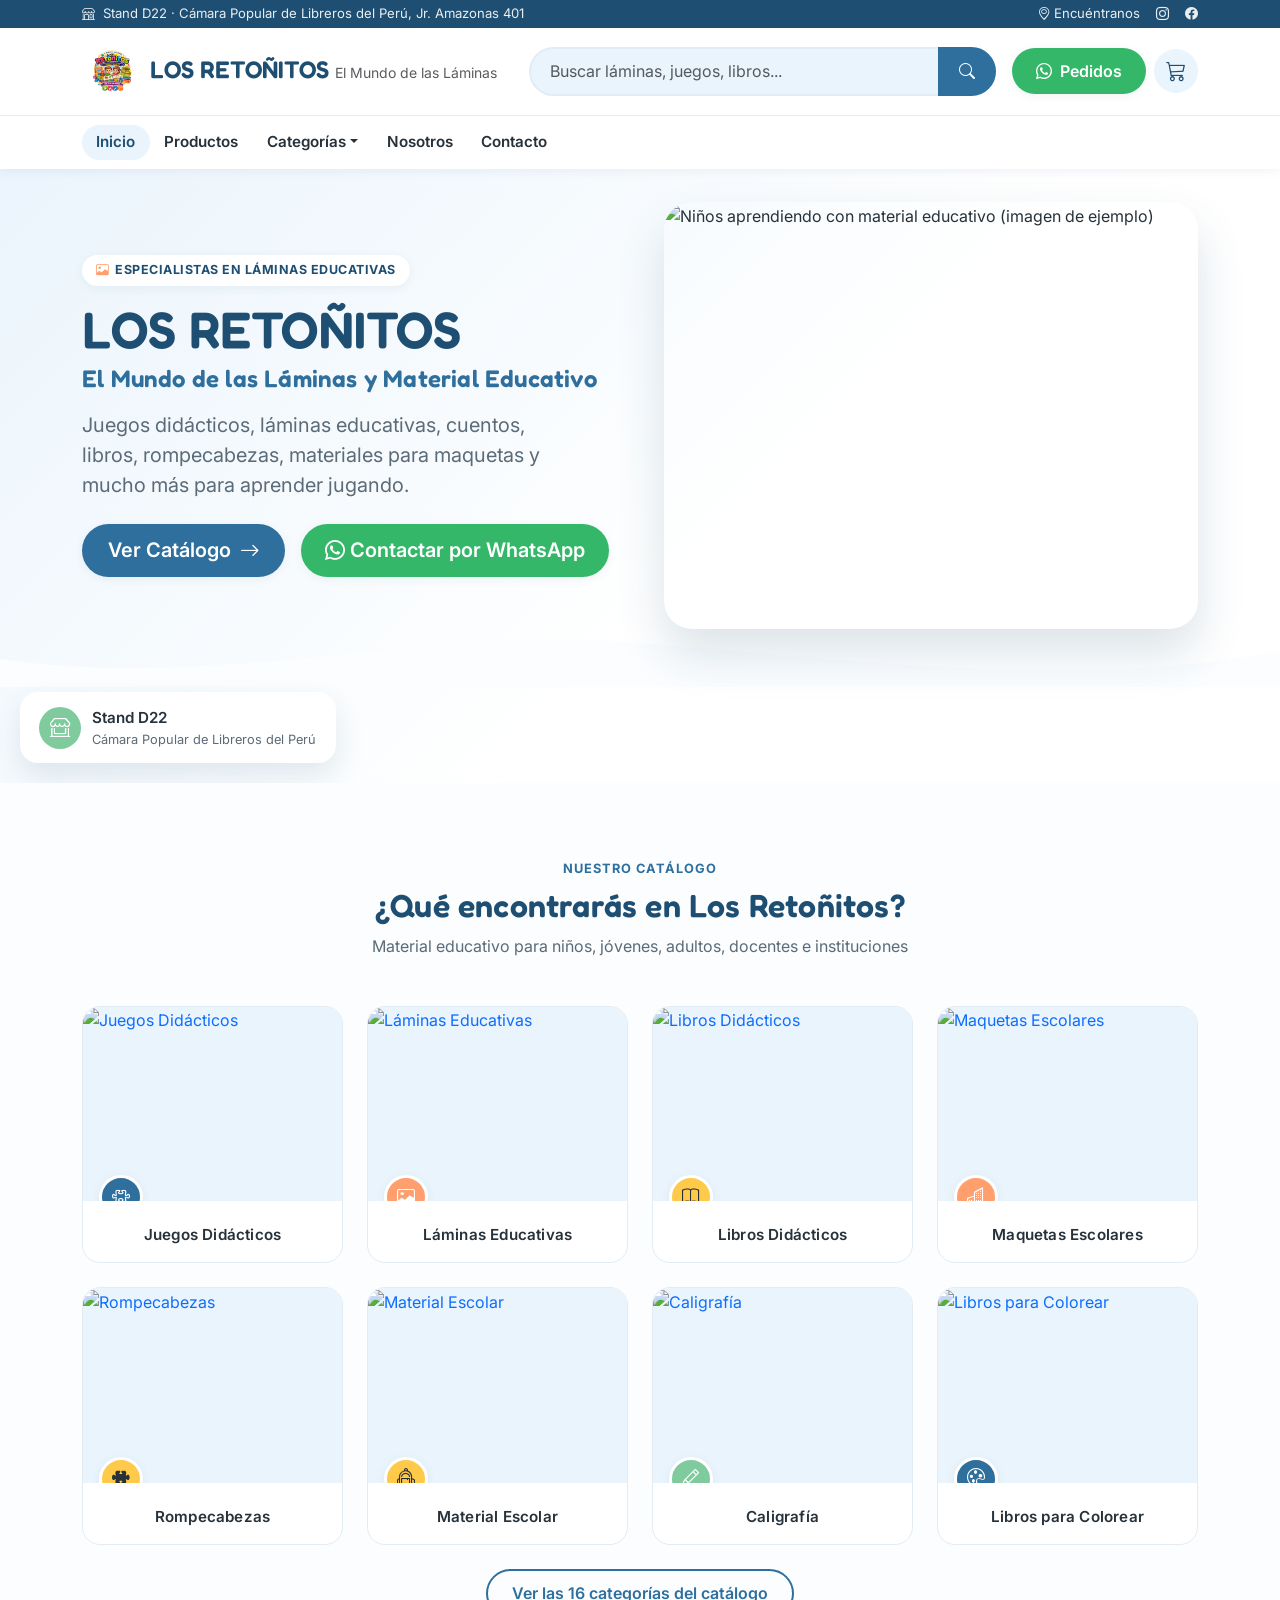
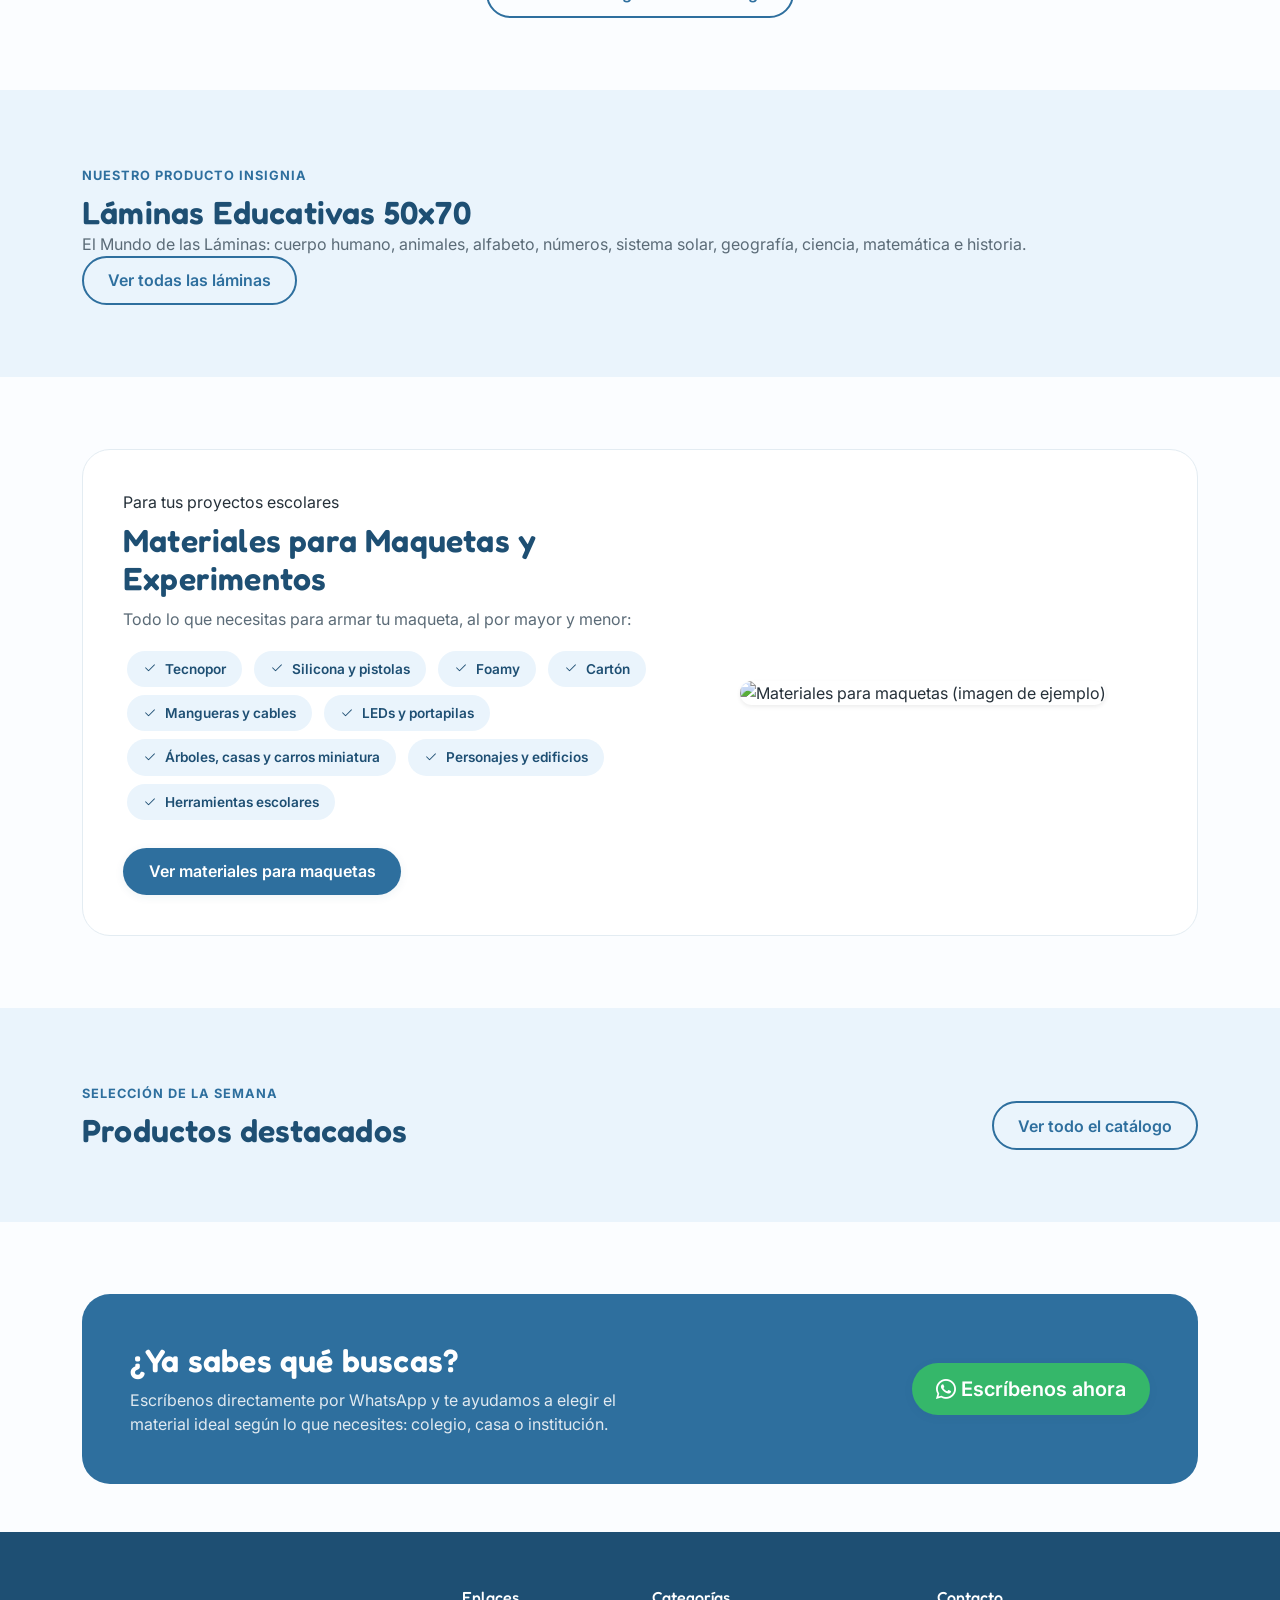
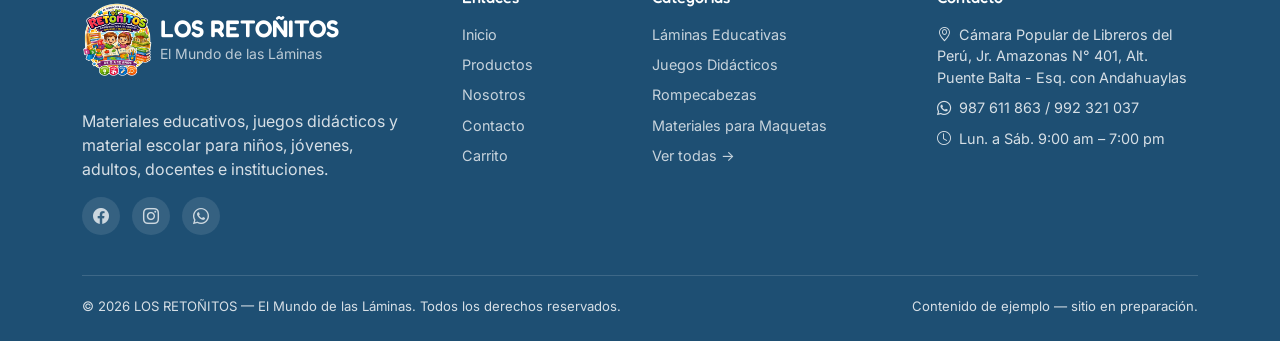
==== index.html @ 15c93305 "Primera versión de la página web" ====
<!DOCTYPE html>
<html lang="es">
<head>
<meta charset="UTF-8">
<meta name="viewport" content="width=device-width, initial-scale=1.0">
<title>LOS RETOÑITOS · El Mundo de las Láminas</title>
<meta name="description" content="LOS RETOÑITOS — El Mundo de las Láminas. Láminas educativas, juegos didácticos, libros, cuentos, rompecabezas, material escolar y materiales para maquetas. Pide por WhatsApp.">

<link rel="preconnect" href="https://fonts.googleapis.com">
<link href="https://fonts.googleapis.com/css2?family=Fredoka:wght@500;600;700&family=Inter:wght@400;500;600;700&display=swap" rel="stylesheet">
<link href="https://cdn.jsdelivr.net/npm/bootstrap@5.3.3/dist/css/bootstrap.min.css" rel="stylesheet">
<link rel="stylesheet" href="https://cdn.jsdelivr.net/npm/bootstrap-icons@1.11.3/font/bootstrap-icons.css">
<link rel="stylesheet" href="css/styles.css">
</head>
<body data-page="inicio">

<!-- ===================== HEADER ===================== -->
<header class="site-header">
  <div class="header-top d-none d-md-block">
    <div class="container d-flex justify-content-between align-items-center py-1">
      <div><i class="bi bi-shop"></i>&nbsp; Stand D22 · Cámara Popular de Libreros del Perú, Jr. Amazonas 401</div>
      <div class="d-flex gap-3">
        <a href="contacto.html"><i class="bi bi-geo-alt"></i> Encuéntranos</a>
        <a href="#"><i class="bi bi-instagram"></i></a>
        <a href="#"><i class="bi bi-facebook"></i></a>
      </div>
    </div>
  </div>

  <div class="header-main">
    <div class="container d-flex align-items-center gap-3">
      <!-- TODO (reemplazar): logo real de LOS RETOÑITOS -->
      <a href="index.html" class="d-flex align-items-center text-decoration-none">
          <img
              src="assets/logo/logo.png"
              alt="Los Retoñitos"
              class="logo-img">

          <div class="ms-2">
              <span class="brand-name">
                  LOS RETOÑITOS
              </span>

              <small class="text-muted">
                  El Mundo de las Láminas
              </small>
          </div>
      </a>

      <form class="search-form d-none d-md-flex ms-3" role="search" data-search-form>
        <input type="search" class="form-control" placeholder="Buscar láminas, juegos, libros..." data-search-input aria-label="Buscar productos">
        <button class="btn" type="submit" aria-label="Buscar"><i class="bi bi-search"></i></button>
      </form>

      <div class="ms-auto d-flex align-items-center gap-2">
        <a href="https://wa.me/51987611863" target="_blank" rel="noopener" class="btn btn-whatsapp d-none d-lg-inline-flex align-items-center gap-2">
          <i class="bi bi-whatsapp"></i> Pedidos
        </a>
        <a href="carrito.html" class="btn-icon-circle" aria-label="Ver carrito de compras">
          <i class="bi bi-cart3 fs-5"></i>
          <span class="badge-cart" data-cart-count style="display:none;">0</span>
        </a>
        <button class="btn-icon-circle d-lg-none" type="button" data-bs-toggle="offcanvas" data-bs-target="#menuMovil" aria-label="Abrir menú">
          <i class="bi bi-list fs-4"></i>
        </button>
      </div>
    </div>
  </div>

  <nav class="nav-main d-none d-lg-block">
    <div class="container">
      <ul class="nav">
        <li class="nav-item"><a class="nav-link" data-nav="inicio" href="index.html">Inicio</a></li>
        <li class="nav-item"><a class="nav-link" data-nav="catalogo" href="catalogo.html">Productos</a></li>
        <li class="nav-item dropdown">
          <a class="nav-link dropdown-toggle" href="catalogo.html" role="button" data-bs-toggle="dropdown" aria-expanded="false">Categorías</a>
          <ul class="dropdown-menu">
            <li><a class="dropdown-item" href="catalogo.html?categoria=laminas-educativas">Láminas Educativas</a></li>
            <li><a class="dropdown-item" href="catalogo.html?categoria=juegos-didacticos">Juegos Didácticos</a></li>
            <li><a class="dropdown-item" href="catalogo.html?categoria=libros-didacticos">Libros Didácticos</a></li>
            <li><a class="dropdown-item" href="catalogo.html?categoria=rompecabezas">Rompecabezas</a></li>
            <li><a class="dropdown-item" href="catalogo.html?categoria=maquetas-escolares">Maquetas Escolares</a></li>
            <li><a class="dropdown-item" href="catalogo.html?categoria=materiales-maquetas">Materiales para Maquetas</a></li>
            <li><a class="dropdown-item" href="catalogo.html?categoria=material-escolar">Material Escolar</a></li>
            <li><hr class="dropdown-divider"></li>
            <li><a class="dropdown-item fw-semibold" href="catalogo.html">Ver todas las categorías <i class="bi bi-arrow-right"></i></a></li>
          </ul>
        </li>
        <li class="nav-item"><a class="nav-link" data-nav="nosotros" href="nosotros.html">Nosotros</a></li>
        <li class="nav-item"><a class="nav-link" data-nav="contacto" href="contacto.html">Contacto</a></li>
      </ul>
    </div>
  </nav>
</header>

<div class="offcanvas offcanvas-end" tabindex="-1" id="menuMovil" aria-labelledby="menuMovilLabel">
  <div class="offcanvas-header offcanvas-brand-header border-bottom">
    <h5 class="offcanvas-title brand-name" id="menuMovilLabel">LOS RETOÑITOS</h5>
    <button type="button" class="btn-close" data-bs-dismiss="offcanvas" aria-label="Cerrar"></button>
  </div>
  <div class="offcanvas-body offcanvas-brand-header">
    <form class="search-form d-flex mb-3" role="search" data-search-form>
      <input type="search" class="form-control" placeholder="Buscar..." data-search-input aria-label="Buscar productos">
      <button class="btn" type="submit" aria-label="Buscar"><i class="bi bi-search"></i></button>
    </form>
    <ul class="nav flex-column">
      <li><a class="nav-link" data-nav="inicio" href="index.html">Inicio</a></li>
      <li><a class="nav-link" data-nav="catalogo" href="catalogo.html">Productos</a></li>
      <li><a class="nav-link" data-nav="catalogo" href="catalogo.html">Categorías</a></li>
      <li><a class="nav-link" data-nav="nosotros" href="nosotros.html">Nosotros</a></li>
      <li><a class="nav-link" data-nav="contacto" href="contacto.html">Contacto</a></li>
    </ul>
    <a href="https://wa.me/51987611863" target="_blank" rel="noopener" class="btn btn-whatsapp w-100 mt-3">
      <i class="bi bi-whatsapp"></i> Escríbenos por WhatsApp
    </a>
  </div>
</div>

<!-- ===================== HERO ===================== -->
<section class="hero">
  <div class="container">
    <div class="row align-items-center g-5">
      <div class="col-lg-6">
        <span class="hero-eyebrow"><i class="bi bi-image" style="color:var(--orange)"></i> Especialistas en láminas educativas</span>
        <h1 class="mt-3 mb-2">LOS RETOÑITOS</h1>
        <h2 class="h4 mb-3" style="color:var(--blue); font-family:var(--font-display); font-weight:600;">El Mundo de las Láminas y Material Educativo</h2>
        <p class="text-ink-soft fs-5 mb-4" style="max-width:480px;">
          Juegos didácticos, láminas educativas, cuentos, libros, rompecabezas, materiales para maquetas y mucho más para aprender jugando.
        </p>
        <div class="d-flex flex-wrap gap-3">
          <a href="catalogo.html" class="btn btn-brand btn-lg">Ver Catálogo <i class="bi bi-arrow-right ms-1"></i></a>
          <a href="https://wa.me/51987611863" target="_blank" rel="noopener" class="btn btn-whatsapp btn-lg">
            <i class="bi bi-whatsapp"></i> Contactar por WhatsApp
          </a>
        </div>
      </div>
      <div class="col-lg-6">
        <!-- TODO (reemplazar): foto real de niños aprendiendo con material educativo -->
        <div class="hero-img-wrap">
          <img src="https://placehold.co/900x720/2E6F9E/FFFFFF?text=Ni%C3%B1os+aprendiendo+con+material+educativo" alt="Niños aprendiendo con material educativo (imagen de ejemplo)">
        </div>
        <div class="hero-chip">
          <div class="hero-chip-icon"><i class="bi bi-shop-window fs-5"></i></div>
          <div>
            <div class="fw-semibold" style="font-size:0.95rem;">Stand D22</div>
            <div class="text-ink-soft" style="font-size:0.8rem;">Cámara Popular de Libreros del Perú</div>
          </div>
        </div>
      </div>
    </div>
  </div>
  <div class="wave-divider">
    <svg viewBox="0 0 1440 60" preserveAspectRatio="none"><path d="M0,32 C240,64 480,0 720,16 C960,32 1200,64 1440,24 L1440,60 L0,60 Z" fill="#FBFDFF"></path></svg>
  </div>
</section>

<!-- ===================== ¿QUÉ ENCONTRARÁS EN LOS RETOÑITOS? ===================== -->
<section class="section-pad">
  <div class="container">
    <div class="section-heading text-center mb-5">
      <span class="eyebrow">Nuestro catálogo</span>
      <h2 class="mt-2">¿Qué encontrarás en Los Retoñitos?</h2>
      <p class="text-ink-soft">Material educativo para niños, jóvenes, adultos, docentes e instituciones</p>
    </div>
    <!-- Se genera dinámicamente desde home.js (CATEGORIAS_DESTACADAS_HOME) -->
    <div class="row g-4" id="grid-categorias-destacadas"></div>
    <div class="text-center mt-4">
      <a href="catalogo.html" class="btn btn-brand-outline">Ver las 16 categorías del catálogo</a>
    </div>
  </div>
</section>

<!-- ===================== VITRINA DE LÁMINAS EDUCATIVAS ===================== -->
<section class="section-pad bg-blue-light">
  <div class="container">
    <div class="d-flex flex-wrap justify-content-between align-items-end mb-4">
      <div class="section-heading">
        <span class="eyebrow">Nuestro producto insignia</span>
        <h2 class="mt-2 mb-0">Láminas Educativas 50x70</h2>
        <p class="text-ink-soft mb-0">El Mundo de las Láminas: cuerpo humano, animales, alfabeto, números, sistema solar, geografía, ciencia, matemática e historia.</p>
      </div>
      <a href="catalogo.html?categoria=laminas-educativas" class="btn btn-brand-outline">Ver todas las láminas</a>
    </div>
    <!-- Se genera dinámicamente desde home.js -->
    <div class="row g-4" id="grid-laminas"></div>
  </div>
</section>

<!-- ===================== MATERIALES PARA MAQUETAS ===================== -->
<section class="section-pad">
  <div class="container">
    <div class="materiales-strip">
      <div class="row align-items-center g-4">
        <div class="col-lg-7">
          <span class="eyebrow">Para tus proyectos escolares</span>
          <h2 class="mt-2">Materiales para Maquetas y Experimentos</h2>
          <p class="text-ink-soft mb-3">Todo lo que necesitas para armar tu maqueta, al por mayor y menor:</p>
          <div>
            <span class="materiales-chip"><i class="bi bi-check2"></i> Tecnopor</span>
            <span class="materiales-chip"><i class="bi bi-check2"></i> Silicona y pistolas</span>
            <span class="materiales-chip"><i class="bi bi-check2"></i> Foamy</span>
            <span class="materiales-chip"><i class="bi bi-check2"></i> Cartón</span>
            <span class="materiales-chip"><i class="bi bi-check2"></i> Mangueras y cables</span>
            <span class="materiales-chip"><i class="bi bi-check2"></i> LEDs y portapilas</span>
            <span class="materiales-chip"><i class="bi bi-check2"></i> Árboles, casas y carros miniatura</span>
            <span class="materiales-chip"><i class="bi bi-check2"></i> Personajes y edificios</span>
            <span class="materiales-chip"><i class="bi bi-check2"></i> Herramientas escolares</span>
          </div>
          <a href="catalogo.html?categoria=materiales-maquetas" class="btn btn-brand mt-4">Ver materiales para maquetas</a>
        </div>
        <div class="col-lg-5">
          <!-- TODO (reemplazar): foto real de la mesa de materiales para maquetas -->
          <img src="https://placehold.co/700x560/7FCB9E/FFFFFF?text=Materiales+para+Maquetas" alt="Materiales para maquetas (imagen de ejemplo)" class="img-fluid rounded-4 shadow-sm">
        </div>
      </div>
    </div>
  </div>
</section>

<!-- ===================== PRODUCTOS DESTACADOS ===================== -->
<section class="section-pad bg-blue-light">
  <div class="container">
    <div class="d-flex flex-wrap justify-content-between align-items-end mb-4">
      <div class="section-heading">
        <span class="eyebrow">Selección de la semana</span>
        <h2 class="mt-2 mb-0">Productos destacados</h2>
      </div>
      <a href="catalogo.html" class="btn btn-brand-outline">Ver todo el catálogo</a>
    </div>
    <!-- Se genera dinámicamente desde home.js -->
    <div class="row g-4" id="grid-destacados"></div>
  </div>
</section>

<!-- ===================== CTA WHATSAPP ===================== -->
<section class="section-pad pb-5">
  <div class="container">
    <div class="cta-band">
      <div class="row align-items-center g-4">
        <div class="col-lg-8">
          <h2 class="text-white mb-2">¿Ya sabes qué buscas?</h2>
          <p class="mb-0" style="color:rgba(255,255,255,0.85); max-width:520px;">Escríbenos directamente por WhatsApp y te ayudamos a elegir el material ideal según lo que necesites: colegio, casa o institución.</p>
        </div>
        <div class="col-lg-4 text-lg-end">
          <a href="https://wa.me/51987611863" target="_blank" rel="noopener" class="btn btn-whatsapp btn-lg">
            <i class="bi bi-whatsapp"></i> Escríbenos ahora
          </a>
        </div>
      </div>
    </div>
  </div>
</section>

<!-- ===================== FOOTER ===================== -->
<footer class="site-footer">
  <div class="container">
    <div class="row g-4">
      <div class="col-lg-4 col-md-6">
        <!-- TODO (reemplazar): logo real -->
        <a href="index.html" class="d-flex align-items-center gap-2 mb-3 text-decoration-none">
          <img
              src="assets/logo/logo.png"
              alt="Los Retoñitos"
              class="logo-img-footer">
          <div>
            <span class="brand-name d-block" style="color:#fff;">LOS RETOÑITOS</span>
            <span class="small" style="color:rgba(255,255,255,0.7);">El Mundo de las Láminas</span>
          </div>
        </a>
        <p style="max-width:320px;">Materiales educativos, juegos didácticos y material escolar para niños, jóvenes, adultos, docentes e instituciones.</p>
        <div class="footer-social mt-3">
          <!-- TODO (reemplazar): enlaces reales a redes sociales -->
          <a href="#" aria-label="Facebook"><i class="bi bi-facebook"></i></a>
          <a href="#" aria-label="Instagram"><i class="bi bi-instagram"></i></a>
          <a href="https://wa.me/51987611863" target="_blank" rel="noopener" aria-label="WhatsApp"><i class="bi bi-whatsapp"></i></a>
        </div>
      </div>
      <div class="col-lg-2 col-md-6 col-6">
        <h5>Enlaces</h5>
        <ul>
          <li><a href="index.html">Inicio</a></li>
          <li><a href="catalogo.html">Productos</a></li>
          <li><a href="nosotros.html">Nosotros</a></li>
          <li><a href="contacto.html">Contacto</a></li>
          <li><a href="carrito.html">Carrito</a></li>
        </ul>
      </div>
      <div class="col-lg-3 col-md-6 col-6">
        <h5>Categorías</h5>
        <ul>
          <li><a href="catalogo.html?categoria=laminas-educativas">Láminas Educativas</a></li>
          <li><a href="catalogo.html?categoria=juegos-didacticos">Juegos Didácticos</a></li>
          <li><a href="catalogo.html?categoria=rompecabezas">Rompecabezas</a></li>
          <li><a href="catalogo.html?categoria=materiales-maquetas">Materiales para Maquetas</a></li>
          <li><a href="catalogo.html">Ver todas →</a></li>
        </ul>
      </div>
      <div class="col-lg-3 col-md-6">
        <h5>Contacto</h5>
        <ul>
          <li><i class="bi bi-geo-alt me-2"></i>Cámara Popular de Libreros del Perú, Jr. Amazonas N° 401, Alt. Puente Balta - Esq. con Andahuaylas</li>
          <li><i class="bi bi-whatsapp me-2"></i>987 611 863 / 992 321 037</li>
          <li><i class="bi bi-clock me-2"></i>Lun. a Sáb. 9:00 am – 7:00 pm</li>
        </ul>
      </div>
    </div>
    <div class="footer-bottom d-flex flex-column flex-md-row justify-content-between gap-2">
      <span>© 2026 LOS RETOÑITOS — El Mundo de las Láminas. Todos los derechos reservados.</span>
      <span>Contenido de ejemplo — sitio en preparación.</span>
    </div>
  </div>
</footer>

<a href="https://wa.me/51987611863" target="_blank" rel="noopener" class="whatsapp-float d-lg-none" aria-label="Escríbenos por WhatsApp">
  <i class="bi bi-whatsapp"></i>
</a>

<script src="https://cdn.jsdelivr.net/npm/bootstrap@5.3.3/dist/js/bootstrap.bundle.min.js"></script>
<script src="js/config/config.js"></script>
<script src="js/data/categorias.js"></script>
<script src="js/data/productos.js"></script>
<script src="js/services/carritoService.js"></script>
<script src="js/services/whatsappService.js"></script>
<script src="js/ui/header.js"></script>
<script src="js/home.js"></script>
</body>
</html>
---- css/styles.css ----
/* =========================================================
   PEQUEÑOS GENIOS · Sistema de diseño
   Paleta: azul confiable + acentos amarillo/verde/naranja
   Tipografía: Fredoka (display) + Inter (texto)
   ========================================================= */

:root{
  /* Color */
  --blue:        #2E6F9E;
  --blue-dark:   #1E4F73;
  --blue-light:  #EAF4FC;
  --yellow:      #FFC94A;
  --green:       #7FCB9E;
  --orange:      #FF9F6E;
  --white:       #FFFFFF;
  --ink:         #26313A;
  --ink-soft:    #5B6B77;
  --border:      #E3ECF2;
  --bg:          #FBFDFF;

  /* Forma */
  --radius-sm:   10px;
  --radius:      18px;
  --radius-lg:   28px;

  /* Sombra */
  --shadow-sm:   0 2px 10px rgba(30, 79, 115, 0.07);
  --shadow-md:   0 14px 30px rgba(30, 79, 115, 0.12);
  --shadow-lg:   0 24px 48px rgba(30, 79, 115, 0.16);

  /* Tipografía */
  --font-display: 'Fredoka', sans-serif;
  --font-body:    'Inter', sans-serif;

  /* Layout */
  --header-h: 138px;
}

@media (max-width: 991.98px){
  :root{ --header-h: 128px; }
}

*{ box-sizing: border-box; }

html{ scroll-behavior: smooth; }

body{
  font-family: var(--font-body);
  color: var(--ink);
  background: var(--bg);
  padding-top: var(--header-h);
}

h1, h2, h3, h4, .display-font{
  font-family: var(--font-display);
  font-weight: 600;
  color: var(--blue-dark);
  letter-spacing: 0.2px;
}

a{ text-decoration: none; }

.text-ink-soft{ color: var(--ink-soft); }
.bg-blue-light{ background: var(--blue-light); }

/* Enfoque visible para accesibilidad */
a:focus-visible, button:focus-visible, input:focus-visible, select:focus-visible{
  outline: 3px solid var(--orange);
  outline-offset: 2px;
}

@media (prefers-reduced-motion: reduce){
  *{ animation: none !important; transition: none !important; }
}

/* =========================================================
   LOGO
   ========================================================= */
.logo-img{
    width:60px;
    height:60px;
    object-fit:contain;
}

.logo-img-footer{
    width:70px;
    height:auto;
}

/* =========================================================
   BOTONES
   ========================================================= */
.btn-brand{
  background: var(--blue);
  border: none;
  color: var(--white);
  font-weight: 600;
  border-radius: 999px;
  padding: 0.7rem 1.6rem;
  transition: transform .18s ease, box-shadow .18s ease, background .18s ease;
  box-shadow: var(--shadow-sm);
}
.btn-brand:hover{
  background: var(--blue-dark);
  color: var(--white);
  transform: translateY(-2px);
  box-shadow: var(--shadow-md);
}

.btn-brand-outline{
  background: transparent;
  border: 2px solid var(--blue);
  color: var(--blue);
  font-weight: 600;
  border-radius: 999px;
  padding: 0.65rem 1.5rem;
  transition: all .18s ease;
}
.btn-brand-outline:hover{
  background: var(--blue);
  color: var(--white);
  transform: translateY(-2px);
}

.btn-whatsapp{
  background: #35B76A;
  color: var(--white);
  border: none;
  font-weight: 600;
  border-radius: 999px;
  padding: 0.7rem 1.5rem;
  transition: all .18s ease;
  box-shadow: var(--shadow-sm);
}
.btn-whatsapp:hover{
  background: #2A9C57;
  color: var(--white);
  transform: translateY(-2px);
  box-shadow: var(--shadow-md);
}

.btn-icon-circle{
  width: 44px; height: 44px;
  border-radius: 50%;
  display: inline-flex;
  align-items: center;
  justify-content: center;
  background: var(--blue-light);
  color: var(--blue-dark);
  border: none;
  transition: all .18s ease;
  position: relative;
}
.btn-icon-circle:hover{ background: var(--blue); color: var(--white); }

.badge-cart{
  position: absolute;
  top: -4px; right: -4px;
  background: var(--orange);
  color: var(--white);
  font-size: 0.68rem;
  font-weight: 700;
  min-width: 19px;
  height: 19px;
  border-radius: 50%;
  display: flex;
  align-items: center;
  justify-content: center;
  border: 2px solid var(--white);
  padding: 0 3px;
}

/* =========================================================
   HEADER
   ========================================================= */
.site-header{
  position: fixed;
  top: 0; left: 0; right: 0;
  z-index: 1030;
  background: var(--white);
  box-shadow: var(--shadow-sm);
}

.header-top{
  background: var(--blue-dark);
  color: rgba(255,255,255,0.9);
  font-size: 0.82rem;
}
.header-top a{ color: rgba(255,255,255,0.9); }

.header-main{
  padding: 0.85rem 0;
  border-bottom: 1px solid var(--border);
}

.logo-mark{
  width: 52px; height: 52px;
  border-radius: 14px;
  background: var(--blue-light);
  border: 2px dashed var(--blue);
  display: flex;
  align-items: center;
  justify-content: center;
  color: var(--blue);
  flex-shrink: 0;
  font-size: 0.65rem;
  text-align: center;
  line-height: 1.1;
}

.brand-name{
  font-family: var(--font-display);
  font-size: 1.5rem;
  color: var(--blue-dark);
  font-weight: 600;
  line-height: 1;
}
.brand-tagline{
  font-size: 0.72rem;
  color: var(--ink-soft);
  letter-spacing: 0.4px;
}

.search-form{
  flex: 1;
  max-width: 560px;
}
.search-form .form-control{
  border-radius: 999px 0 0 999px;
  border: 2px solid var(--border);
  border-right: none;
  padding: 0.65rem 1.2rem;
  background: var(--blue-light);
}
.search-form .form-control:focus{
  box-shadow: none;
  border-color: var(--blue);
  background: var(--white);
}
.search-form .btn{
  border-radius: 0 999px 999px 0;
  background: var(--blue);
  color: var(--white);
  border: 2px solid var(--blue);
  padding: 0 1.2rem;
}

.nav-main{
  padding: 0.55rem 0;
}
.nav-main .nav-link{
  color: var(--ink);
  font-weight: 600;
  font-size: 0.95rem;
  padding: 0.4rem 0.9rem !important;
  border-radius: 999px;
  transition: all .15s ease;
}
.nav-main .nav-link:hover,
.nav-main .nav-link.active{
  background: var(--blue-light);
  color: var(--blue-dark);
}

.offcanvas-brand-header .nav-link{
  font-family: var(--font-display);
  font-size: 1.05rem;
  color: var(--blue-dark);
  padding: 0.6rem 0.3rem;
  border-bottom: 1px solid var(--border);
}

/* =========================================================
   HERO
   ========================================================= */
.hero{
  position: relative;
  background: linear-gradient(135deg, var(--blue-light) 0%, #FFFFFF 60%);
  overflow: hidden;
  padding: 4rem 0 6rem;
}

.hero-eyebrow{
  display: inline-flex;
  align-items: center;
  gap: 0.4rem;
  background: var(--white);
  color: var(--blue-dark);
  font-weight: 700;
  font-size: 0.78rem;
  letter-spacing: 0.5px;
  text-transform: uppercase;
  padding: 0.4rem 0.9rem;
  border-radius: 999px;
  box-shadow: var(--shadow-sm);
}

.hero h1{
  font-size: clamp(2.1rem, 4vw, 3.4rem);
  line-height: 1.08;
}

.hero-accent{ color: var(--orange); }

.hero-img-wrap{
  position: relative;
  border-radius: var(--radius-lg);
  overflow: hidden;
  box-shadow: var(--shadow-lg);
  aspect-ratio: 4/3.2;
}
.hero-img-wrap img{ width: 100%; height: 100%; object-fit: cover; }

.hero-chip{
  position: absolute;
  bottom: 20px;
  left: 20px;
  background: var(--white);
  border-radius: var(--radius);
  padding: 0.9rem 1.2rem;
  box-shadow: var(--shadow-md);
  display: flex;
  align-items: center;
  gap: 0.7rem;
}
/*
.hero-chip{
  position: absolute;
  bottom: -22px;
  left: -22px;
  background: var(--white);
  border-radius: var(--radius);
  padding: 0.9rem 1.2rem;
  box-shadow: var(--shadow-md);
  display: flex;
  align-items: center;
  gap: 0.7rem;
}*/
@media (max-width: 767.98px){
  .hero-chip{ left: 10px; bottom: -18px; }
}

.hero-chip-icon{
  width: 42px; height: 42px;
  border-radius: 50%;
  background: var(--green);
  color: var(--white);
  display: flex;
  align-items: center;
  justify-content: center;
  flex-shrink: 0;
}

/* Divisor ondulado */
.wave-divider{ display: block; width: 100%; line-height: 0; margin-top: -2px; }
.wave-divider svg{ width: 100%; height: 60px; display: block; }

/* =========================================================
   SECCIONES / RUTA DE APRENDIZAJE (elemento distintivo)
   ========================================================= */
.section-pad{ padding: 4.5rem 0; }

.section-heading .eyebrow{
  color: var(--blue);
  font-weight: 700;
  font-size: 0.8rem;
  letter-spacing: 1px;
  text-transform: uppercase;
}

.learning-path{
  position: relative;
}
.learning-path-line{
  position: absolute;
  top: 46px;
  left: 0; right: 0;
  z-index: 0;
  pointer-events: none;
}
@media (max-width: 991.98px){
  .learning-path-line{ display: none; }
}

.category-card{
  position: relative;
  z-index: 1;
  background: var(--white);
  border-radius: var(--radius);
  border: 1px solid var(--border);
  padding: 1.4rem 1rem 1.2rem;
  text-align: center;
  height: 100%;
  transition: transform .2s ease, box-shadow .2s ease, border-color .2s ease;
  display: flex;
  flex-direction: column;
  align-items: center;
  gap: 0.6rem;
}
.category-card:hover{
  transform: translateY(-6px);
  box-shadow: var(--shadow-md);
  border-color: transparent;
}

.category-badge-num{
  position: absolute;
  top: 10px;
  right: 12px;
  font-family: var(--font-display);
  font-size: 0.72rem;
  color: var(--border);
  font-weight: 600;
}

.category-icon{
  width: 64px; height: 64px;
  border-radius: 50%;
  display: flex;
  align-items: center;
  justify-content: center;
  font-size: 1.6rem;
  color: var(--white);
}

.category-card h3{
  font-size: 1rem;
  margin: 0;
  color: var(--ink);
}

.category-card .count{
  font-size: 0.78rem;
  color: var(--ink-soft);
}

/* =========================================================
   TARJETA DE PRODUCTO
   ========================================================= */
.product-card{
  background: var(--white);
  border-radius: var(--radius);
  border: 1px solid var(--border);
  overflow: hidden;
  height: 100%;
  display: flex;
  flex-direction: column;
  transition: transform .2s ease, box-shadow .2s ease;
}
.product-card:hover{
  transform: translateY(-6px);
  box-shadow: var(--shadow-md);
}

.product-card-img{
  position: relative;
  aspect-ratio: 1/1;
  overflow: hidden;
  background: var(--blue-light);
}
.product-card-img img{
  width: 100%; height: 100%;
  object-fit: cover;
  transition: transform .35s ease;
}
.product-card:hover .product-card-img img{ transform: scale(1.06); }

.product-card-cat{
  position: absolute;
  top: 10px; left: 10px;
  background: rgba(255,255,255,0.92);
  color: var(--blue-dark);
  font-size: 0.68rem;
  font-weight: 700;
  padding: 0.25rem 0.6rem;
  border-radius: 999px;
}

.product-card-body{
  padding: 1rem 1.1rem 1.1rem;
  display: flex;
  flex-direction: column;
  flex: 1;
}

.product-card-body h3{
  font-size: 0.95rem;
  font-family: var(--font-body);
  font-weight: 600;
  color: var(--ink);
  margin-bottom: 0.25rem;
  min-height: 2.6em;
}

.product-price{
  font-family: var(--font-display);
  color: var(--blue-dark);
  font-size: 1.2rem;
  font-weight: 600;
  margin: 0.3rem 0 0.8rem;
}
.product-price .old{
  font-size: 0.8rem;
  color: var(--ink-soft);
  text-decoration: line-through;
  font-family: var(--font-body);
  margin-left: 0.4rem;
}

.btn-add-cart{
  margin-top: auto;
  width: 100%;
  background: var(--blue-light);
  color: var(--blue-dark);
  border: none;
  font-weight: 700;
  border-radius: 999px;
  padding: 0.55rem;
  transition: all .18s ease;
  font-size: 0.88rem;
}
.btn-add-cart:hover{ background: var(--blue); color: var(--white); }
.btn-add-cart.added{ background: var(--green); color: var(--white); }

/* =========================================================
   BLOQUES GENERALES
   ========================================================= */
.icon-pill{
  width: 52px; height: 52px;
  border-radius: 16px;
  display: flex;
  align-items: center;
  justify-content: center;
  font-size: 1.4rem;
  color: var(--white);
  flex-shrink: 0;
}

.bg-tint-blue{ background: var(--blue); }
.bg-tint-yellow{ background: var(--yellow); color: var(--ink) !important; }
.bg-tint-green{ background: var(--green); }
.bg-tint-orange{ background: var(--orange); }

.value-card{
  background: var(--white);
  border: 1px solid var(--border);
  border-radius: var(--radius);
  padding: 1.6rem;
  height: 100%;
  transition: box-shadow .2s ease, transform .2s ease;
}
.value-card:hover{ box-shadow: var(--shadow-md); transform: translateY(-4px); }

.cta-band{
  background: var(--blue);
  border-radius: var(--radius-lg);
  color: var(--white);
  padding: 3rem;
  position: relative;
  overflow: hidden;
}

/* =========================================================
   CATÁLOGO
   ========================================================= */
.filters-panel{
  background: var(--white);
  border: 1px solid var(--border);
  border-radius: var(--radius);
  padding: 1.4rem;
}
.filters-panel h4{
  font-size: 0.72rem;
  text-transform: uppercase;
  letter-spacing: 0.6px;
  color: var(--ink-soft);
  font-family: var(--font-body);
  font-weight: 700;
  margin-bottom: 0.7rem;
}
.filters-panel .form-check{ margin-bottom: 0.45rem; }
.filters-panel hr{ border-color: var(--border); margin: 1.3rem 0; }

.toolbar-catalog{
  background: var(--white);
  border: 1px solid var(--border);
  border-radius: var(--radius);
  padding: 0.9rem 1.1rem;
}

.view-toggle .btn{
  background: var(--blue-light);
  border: none;
  color: var(--blue-dark);
  width: 38px; height: 38px;
}
.view-toggle .btn.active{ background: var(--blue); color: var(--white); }

.product-list-row{
  background: var(--white);
  border: 1px solid var(--border);
  border-radius: var(--radius);
  padding: 1rem;
  display: flex;
  gap: 1.2rem;
  transition: box-shadow .2s ease;
}
.product-list-row:hover{ box-shadow: var(--shadow-md); }
.product-list-row img{
  width: 140px; height: 140px;
  object-fit: cover;
  border-radius: var(--radius-sm);
  flex-shrink: 0;
}

.empty-state{
  text-align: center;
  padding: 3.5rem 1rem;
  color: var(--ink-soft);
}

/* =========================================================
   DETALLE DE PRODUCTO
   ========================================================= */
.gallery-main{
  border-radius: var(--radius);
  overflow: hidden;
  aspect-ratio: 1/1;
  background: var(--blue-light);
  border: 1px solid var(--border);
}
.gallery-main img{ width: 100%; height: 100%; object-fit: cover; }

.gallery-thumbs img{
  width: 100%;
  aspect-ratio: 1/1;
  object-fit: cover;
  border-radius: var(--radius-sm);
  border: 2px solid transparent;
  cursor: pointer;
  transition: border-color .15s ease;
}
.gallery-thumbs img.active,
.gallery-thumbs img:hover{ border-color: var(--blue); }

.spec-row{
  display: flex;
  justify-content: space-between;
  padding: 0.6rem 0;
  border-bottom: 1px solid var(--border);
  font-size: 0.92rem;
}
.spec-row span:first-child{ color: var(--ink-soft); }
.spec-row span:last-child{ font-weight: 600; }

.qty-selector{
  display: inline-flex;
  align-items: center;
  border: 2px solid var(--border);
  border-radius: 999px;
  overflow: hidden;
}
.qty-selector button{
  width: 40px; height: 40px;
  border: none;
  background: var(--blue-light);
  color: var(--blue-dark);
  font-weight: 700;
  font-size: 1.1rem;
}
.qty-selector input{
  width: 46px;
  text-align: center;
  border: none;
  font-weight: 700;
  -moz-appearance: textfield;
}
.qty-selector input::-webkit-outer-spin-button,
.qty-selector input::-webkit-inner-spin-button{ -webkit-appearance: none; margin:0; }

.stock-pill{
  display: inline-flex;
  align-items: center;
  gap: 0.4rem;
  font-size: 0.82rem;
  font-weight: 600;
  color: var(--green);
}
.stock-pill.out{ color: var(--orange); }
.stock-pill .dot{
  width: 8px; height: 8px;
  border-radius: 50%;
  background: currentColor;
}

/* =========================================================
   CARRITO
   ========================================================= */
.cart-row{
  background: var(--white);
  border: 1px solid var(--border);
  border-radius: var(--radius);
  padding: 1rem;
  display: flex;
  gap: 1rem;
  align-items: center;
}
.cart-row img{
  width: 88px; height: 88px;
  object-fit: cover;
  border-radius: var(--radius-sm);
  flex-shrink: 0;
}
.cart-row .remove-btn{
  background: none;
  border: none;
  color: var(--ink-soft);
  font-size: 1.1rem;
  transition: color .15s ease;
}
.cart-row .remove-btn:hover{ color: var(--orange); }

.summary-card{
  background: var(--white);
  border: 1px solid var(--border);
  border-radius: var(--radius);
  padding: 1.5rem;
  position: sticky;
  top: calc(var(--header-h) + 20px);
}
.summary-row{
  display: flex;
  justify-content: space-between;
  padding: 0.5rem 0;
  font-size: 0.95rem;
}
.summary-total{
  font-family: var(--font-display);
  font-size: 1.3rem;
  color: var(--blue-dark);
  border-top: 1px solid var(--border);
  margin-top: 0.6rem;
  padding-top: 0.9rem;
}

.cart-empty{
  text-align: center;
  padding: 4rem 1rem;
}
.cart-empty .icon-pill{
  width: 84px; height: 84px;
  border-radius: 50%;
  font-size: 2.2rem;
  margin: 0 auto 1.2rem;
}

/* =========================================================
   PÁGINA CONTACTO / NOSOTROS
   ========================================================= */
.contact-info-card{
  background: var(--white);
  border: 1px solid var(--border);
  border-radius: var(--radius);
  padding: 1.3rem;
  display: flex;
  gap: 1rem;
  align-items: flex-start;
  height: 100%;
}

.map-container {
  width: 100%;
  height: 100%;
  min-height: 400px;
  border-radius: var(--radius);
  overflow: hidden;
  box-shadow: var(--shadow-md);
}

.map-container iframe {
  width: 100%;
  height: 100%;
  min-height: 400px;
  border: 0;
  display: block;
}

.map-placeholder{
  background: var(--blue-light);
  border: 2px dashed var(--blue);
  border-radius: var(--radius);
  min-height: 320px;
  display: flex;
  align-items: center;
  justify-content: center;
  color: var(--blue-dark);
  font-weight: 600;
  text-align: center;
  gap: 0.5rem;
}

/* =========================================================
   FOOTER
   ========================================================= */
.site-footer{
  background: var(--blue-dark);
  color: rgba(255,255,255,0.82);
  padding: 3.5rem 0 1.5rem;
}
.site-footer h5{
  color: var(--white);
  font-family: var(--font-display);
  font-size: 1rem;
  margin-bottom: 1rem;
}
.site-footer a{ color: rgba(255,255,255,0.75); }
.site-footer a:hover{ color: var(--yellow); }
.site-footer ul{ list-style: none; padding: 0; margin: 0; }
.site-footer li{ margin-bottom: 0.55rem; font-size: 0.9rem; }

.footer-social a{
  width: 38px; height: 38px;
  border-radius: 50%;
  background: rgba(255,255,255,0.1);
  display: inline-flex;
  align-items: center;
  justify-content: center;
  margin-right: 0.5rem;
  transition: background .15s ease;
}
.footer-social a:hover{ background: var(--orange); }

.footer-bottom{
  border-top: 1px solid rgba(255,255,255,0.14);
  margin-top: 2.5rem;
  padding-top: 1.3rem;
  font-size: 0.82rem;
}

/* Botón flotante de WhatsApp (móvil) */
.whatsapp-float{
  position: fixed;
  bottom: 20px; right: 20px;
  width: 56px; height: 56px;
  background: #35B76A;
  border-radius: 50%;
  display: flex;
  align-items: center;
  justify-content: center;
  color: var(--white);
  font-size: 1.5rem;
  box-shadow: var(--shadow-md);
  z-index: 1040;
}

/* Breadcrumb */
.breadcrumb-bar{ padding: 1.1rem 0; }
.breadcrumb{ margin: 0; font-size: 0.85rem; }

/* =========================================================
   SECCIÓN "¿QUÉ ENCONTRARÁS EN LOS RETOÑITOS?" (Inicio)
   Tarjetas con imagen representativa + ícono superpuesto
   ========================================================= */
.highlight-card{
  background: var(--white);
  border: 1px solid var(--border);
  border-radius: var(--radius);
  overflow: hidden;
  height: 100%;
  transition: transform .2s ease, box-shadow .2s ease;
}
.highlight-card:hover{ transform: translateY(-6px); box-shadow: var(--shadow-md); }

.highlight-card-img{
  position: relative;
  aspect-ratio: 4/3;
  overflow: hidden;
  background: var(--blue-light);
}
.highlight-card-img img{ width: 100%; height: 100%; object-fit: cover; transition: transform .35s ease; }
.highlight-card:hover .highlight-card-img img{ transform: scale(1.06); }

.highlight-card-icon{
  position: absolute;
  bottom: -18px;
  left: 16px;
  width: 44px; height: 44px;
  border-radius: 50%;
  display: flex;
  align-items: center;
  justify-content: center;
  color: var(--white);
  font-size: 1.1rem;
  border: 3px solid var(--white);
  box-shadow: var(--shadow-sm);
}

.highlight-card h3{
  font-family: var(--font-body);
  font-weight: 600;
  font-size: 0.95rem;
  color: var(--ink);
  padding: 1.6rem 1rem 1.1rem;
  margin: 0;
  text-align: center;
}

/* =========================================================
   VITRINA DE LÁMINAS EDUCATIVAS (producto insignia)
   Imágenes grandes, formato afiche
   ========================================================= */
.lamina-showcase-card{
  position: relative;
  border-radius: var(--radius);
  overflow: hidden;
  aspect-ratio: 3/4;
  box-shadow: var(--shadow-sm);
  transition: transform .2s ease, box-shadow .2s ease;
}
.lamina-showcase-card:hover{ transform: translateY(-6px); box-shadow: var(--shadow-lg); }
.lamina-showcase-card img{ width: 100%; height: 100%; object-fit: cover; }

.lamina-showcase-caption{
  position: absolute;
  left: 0; right: 0; bottom: 0;
  background: linear-gradient(0deg, rgba(30,79,115,0.92) 0%, rgba(30,79,115,0) 100%);
  color: var(--white);
  padding: 2rem 0.9rem 0.8rem;
  display: flex;
  flex-direction: column;
  gap: 0.15rem;
}
.lamina-showcase-caption span{ font-size: 0.82rem; font-weight: 500; line-height: 1.25; }
.lamina-showcase-caption strong{ font-family: var(--font-display); font-size: 1rem; }

/* =========================================================
   BLOQUE INFORMATIVO — Materiales para Maquetas (Inicio)
   ========================================================= */
.materiales-strip{
  background: var(--white);
  border: 1px solid var(--border);
  border-radius: var(--radius-lg);
  padding: 2.5rem;
}
.materiales-chip{
  display: inline-flex;
  align-items: center;
  gap: 0.5rem;
  background: var(--blue-light);
  color: var(--blue-dark);
  font-size: 0.85rem;
  font-weight: 600;
  padding: 0.5rem 1rem;
  border-radius: 999px;
  margin: 0.25rem;
}
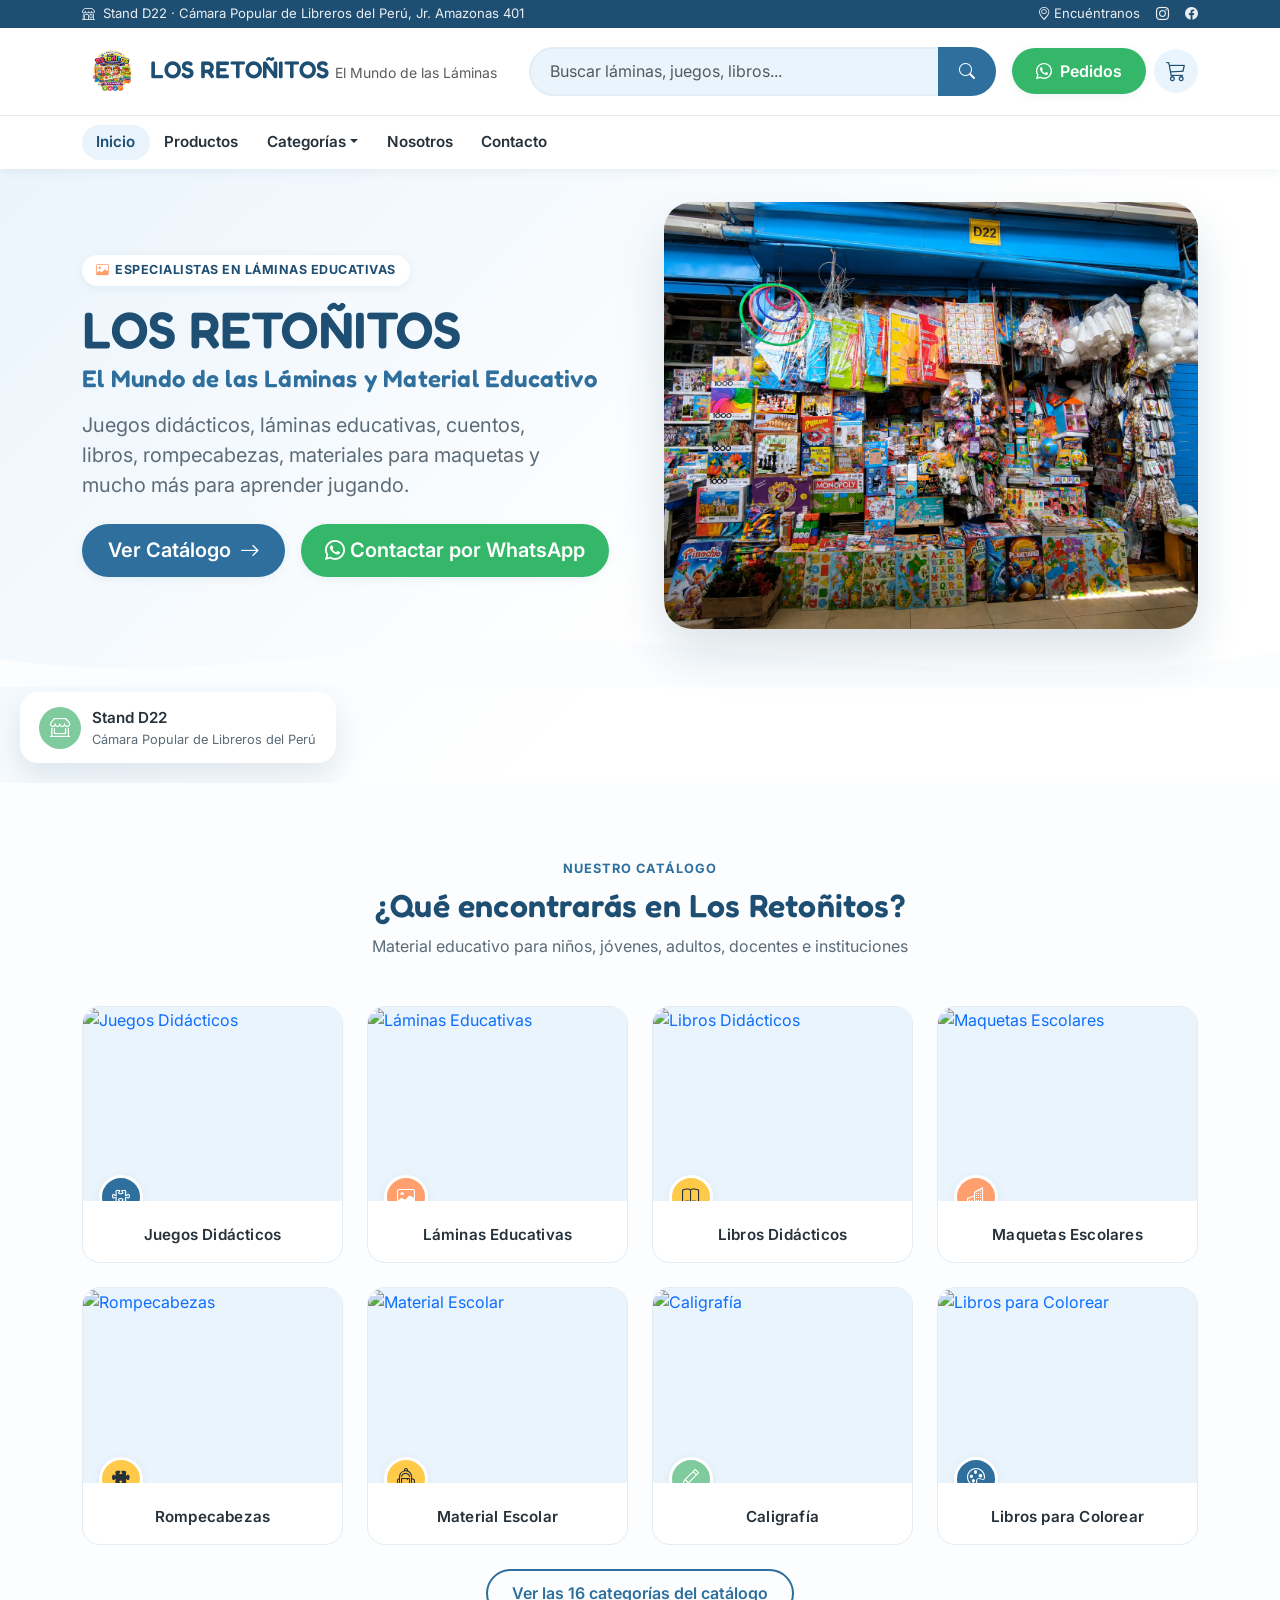
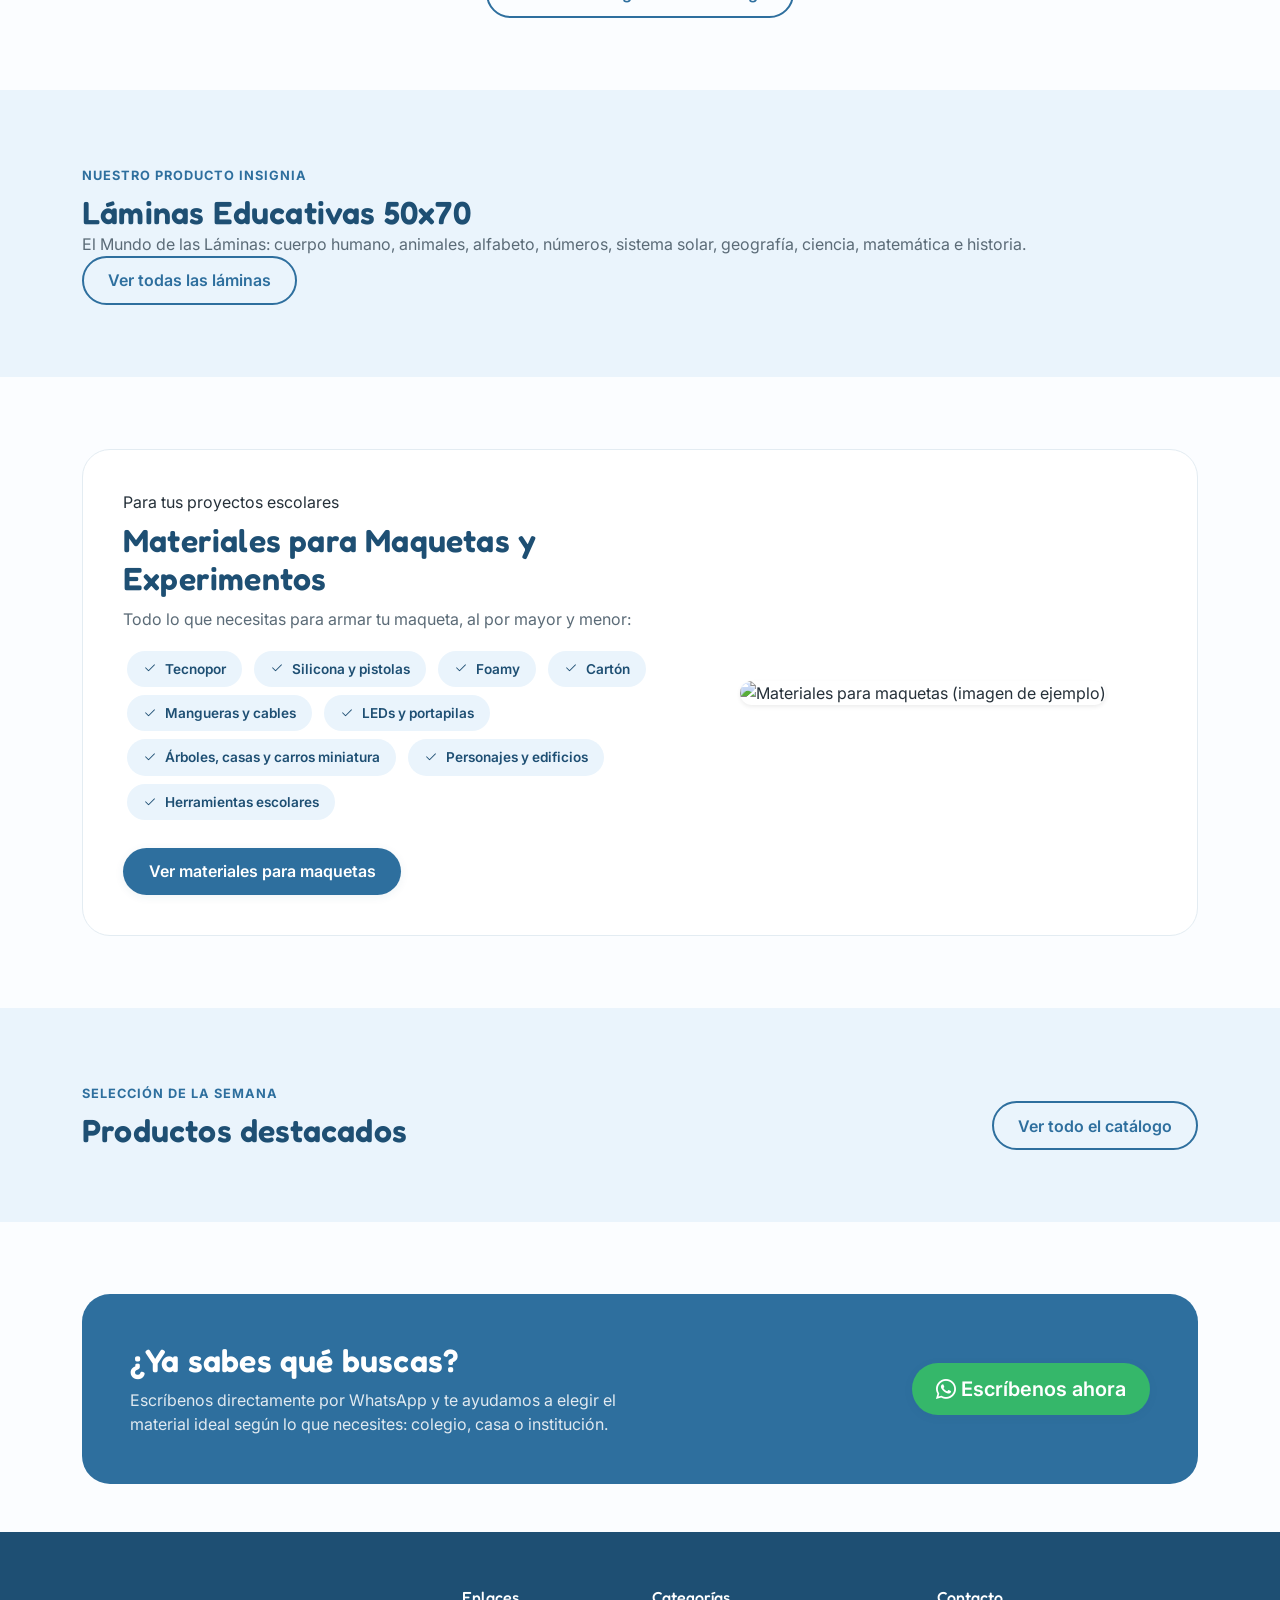
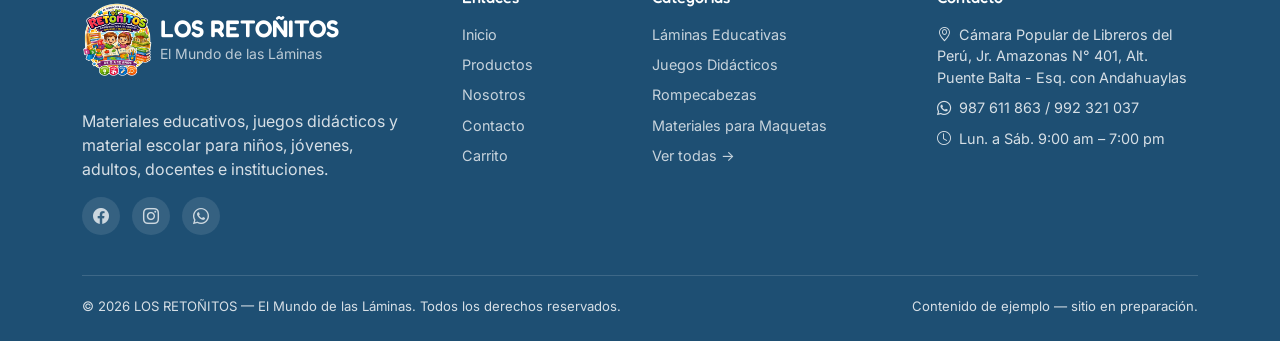
==== commit 8acd34d2: "Update index.html" ====
--- a/index.html
+++ b/index.html
@@ -137,7 +137,7 @@
       <div class="col-lg-6">
         <!-- TODO (reemplazar): foto real de niños aprendiendo con material educativo -->
         <div class="hero-img-wrap">
-          <img src="https://placehold.co/900x720/2E6F9E/FFFFFF?text=Ni%C3%B1os+aprendiendo+con+material+educativo" alt="Niños aprendiendo con material educativo (imagen de ejemplo)">
+          <img src="/assets/inicio/portada.png" alt="Niños aprendiendo con material educativo (imagen de ejemplo)">
         </div>
         <div class="hero-chip">
           <div class="hero-chip-icon"><i class="bi bi-shop-window fs-5"></i></div>
